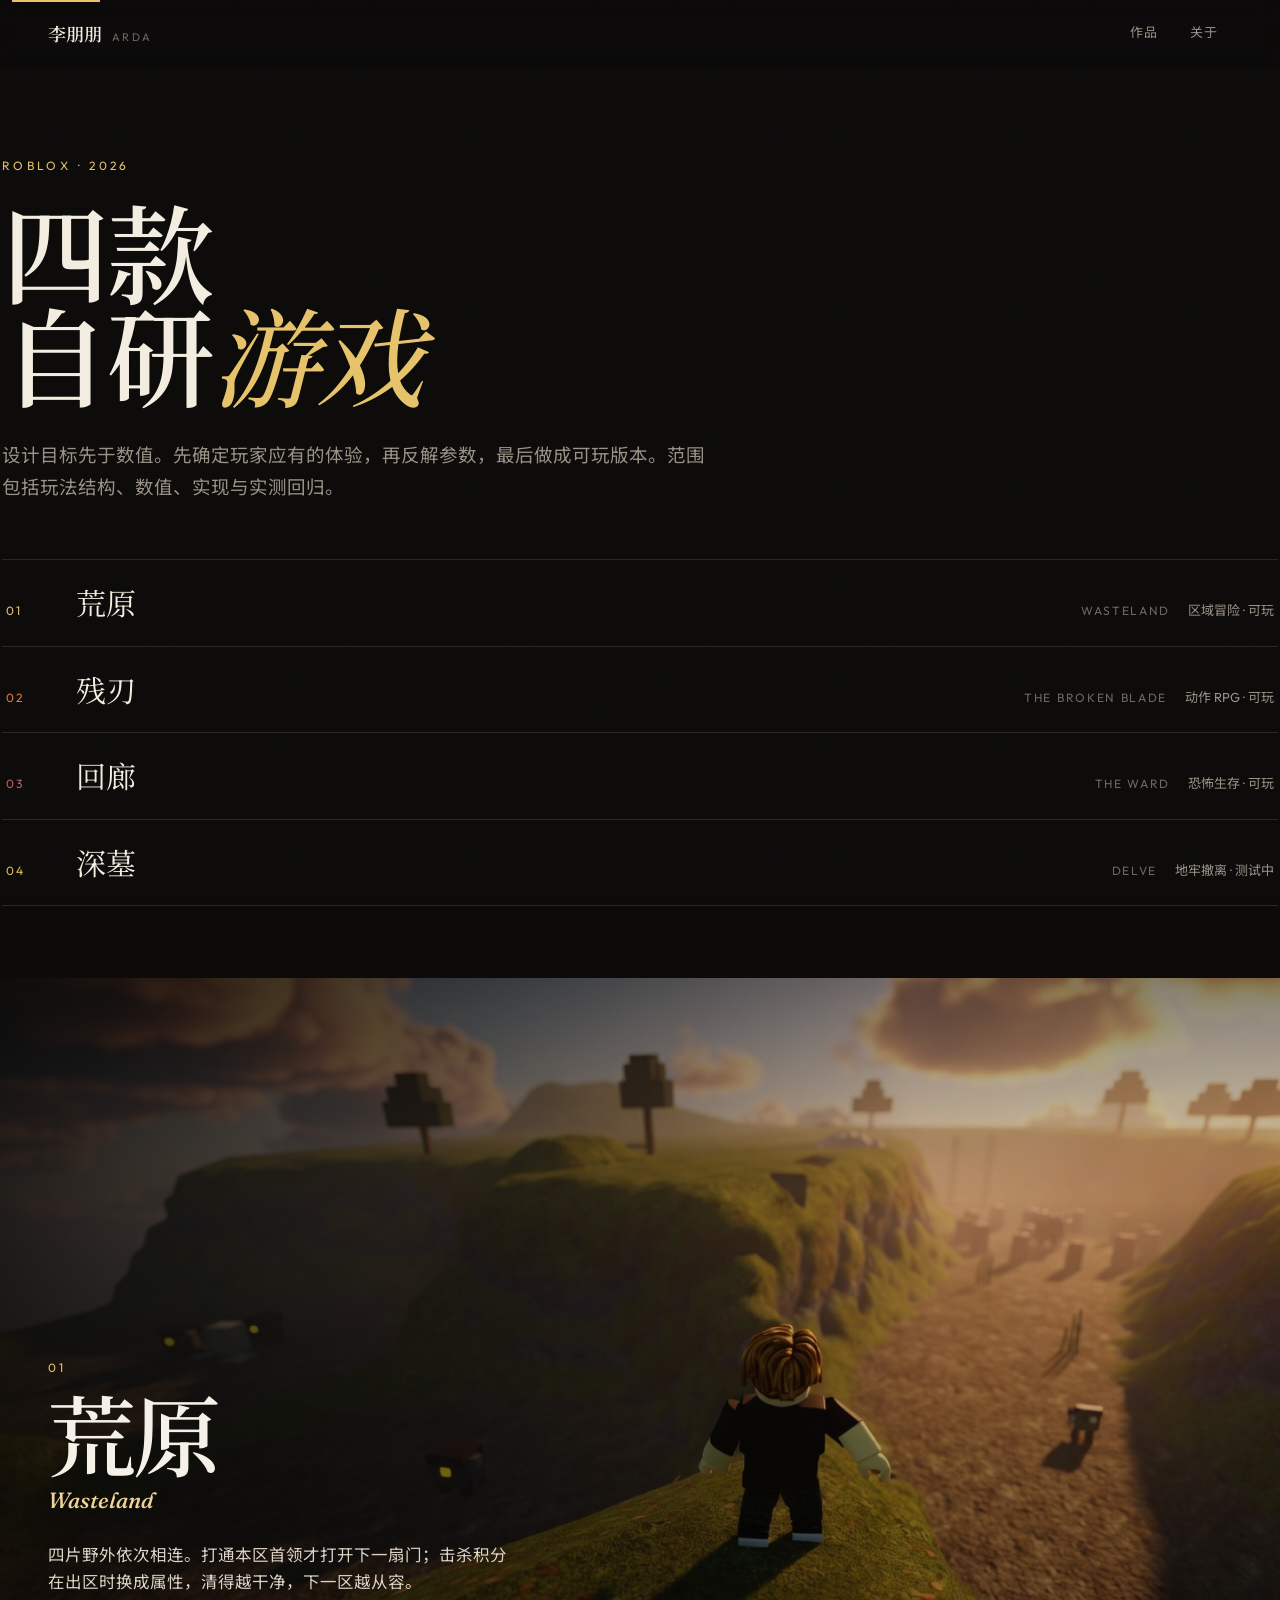
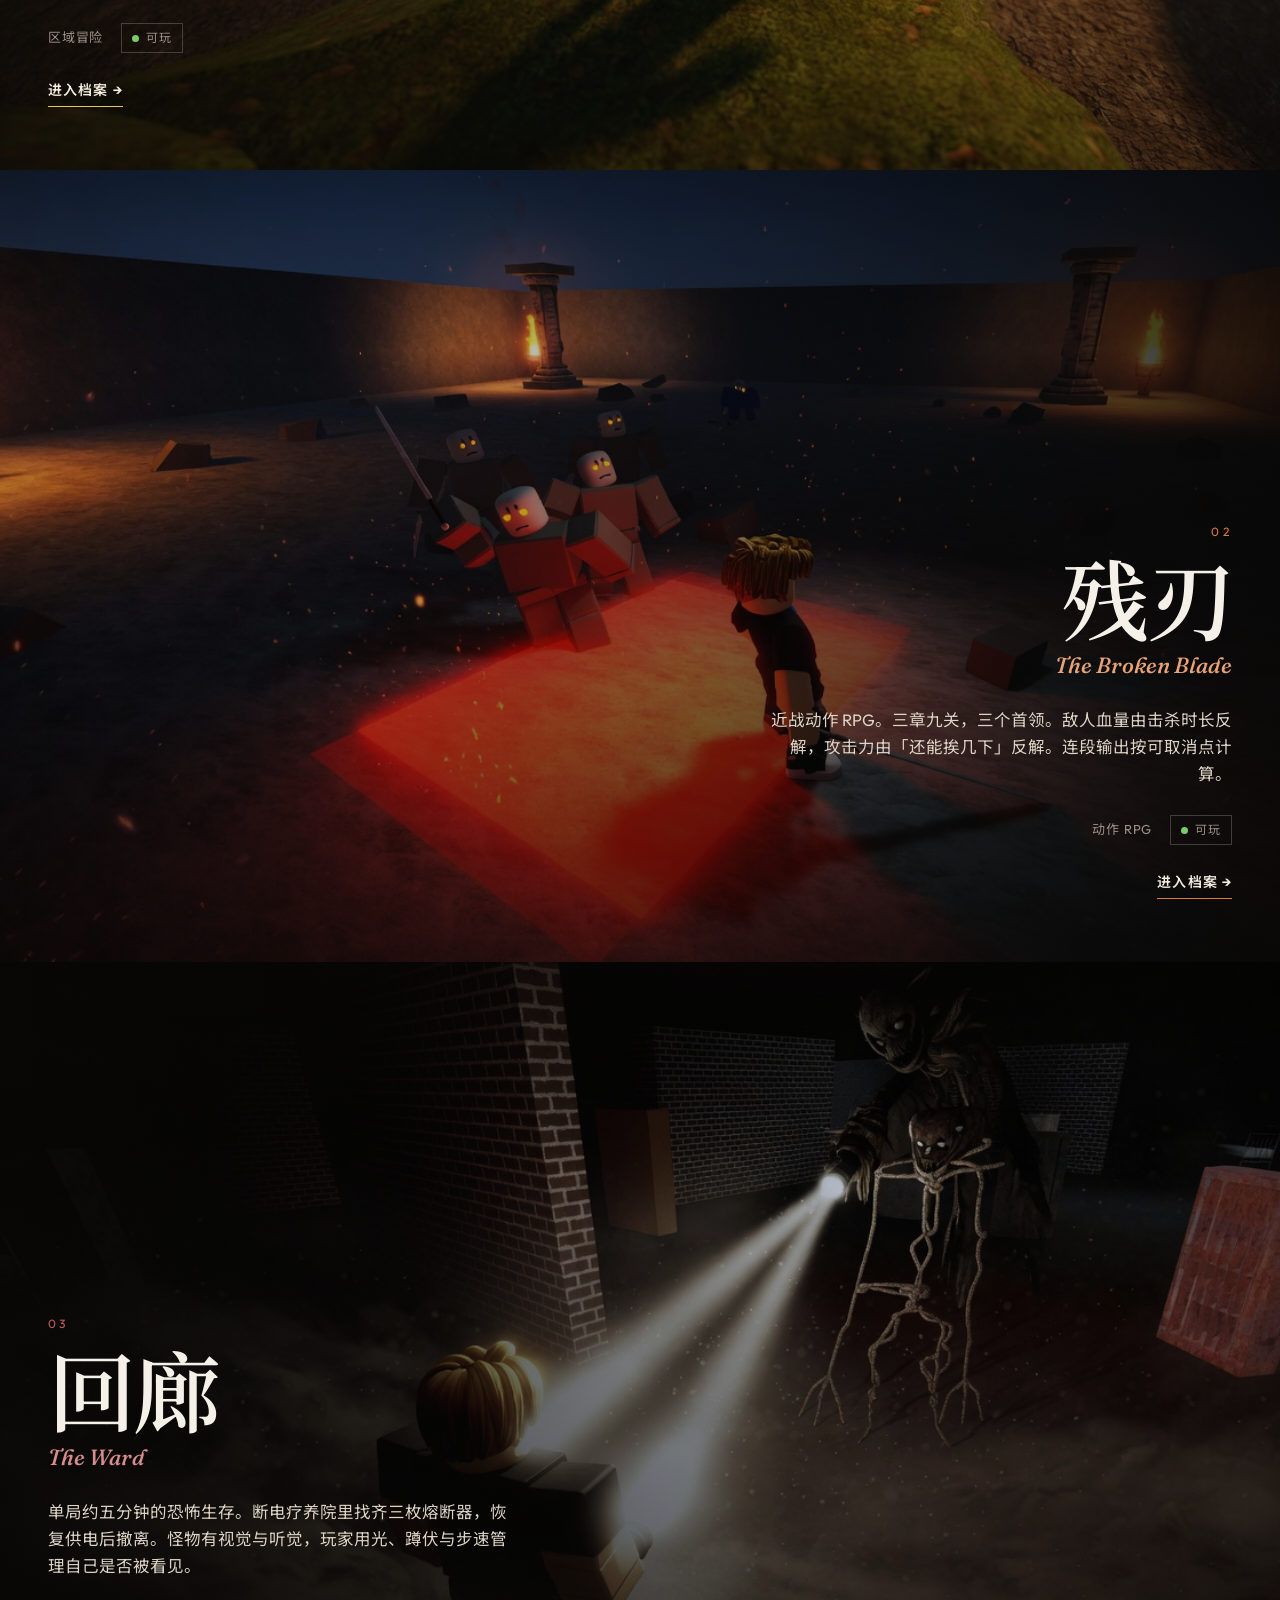
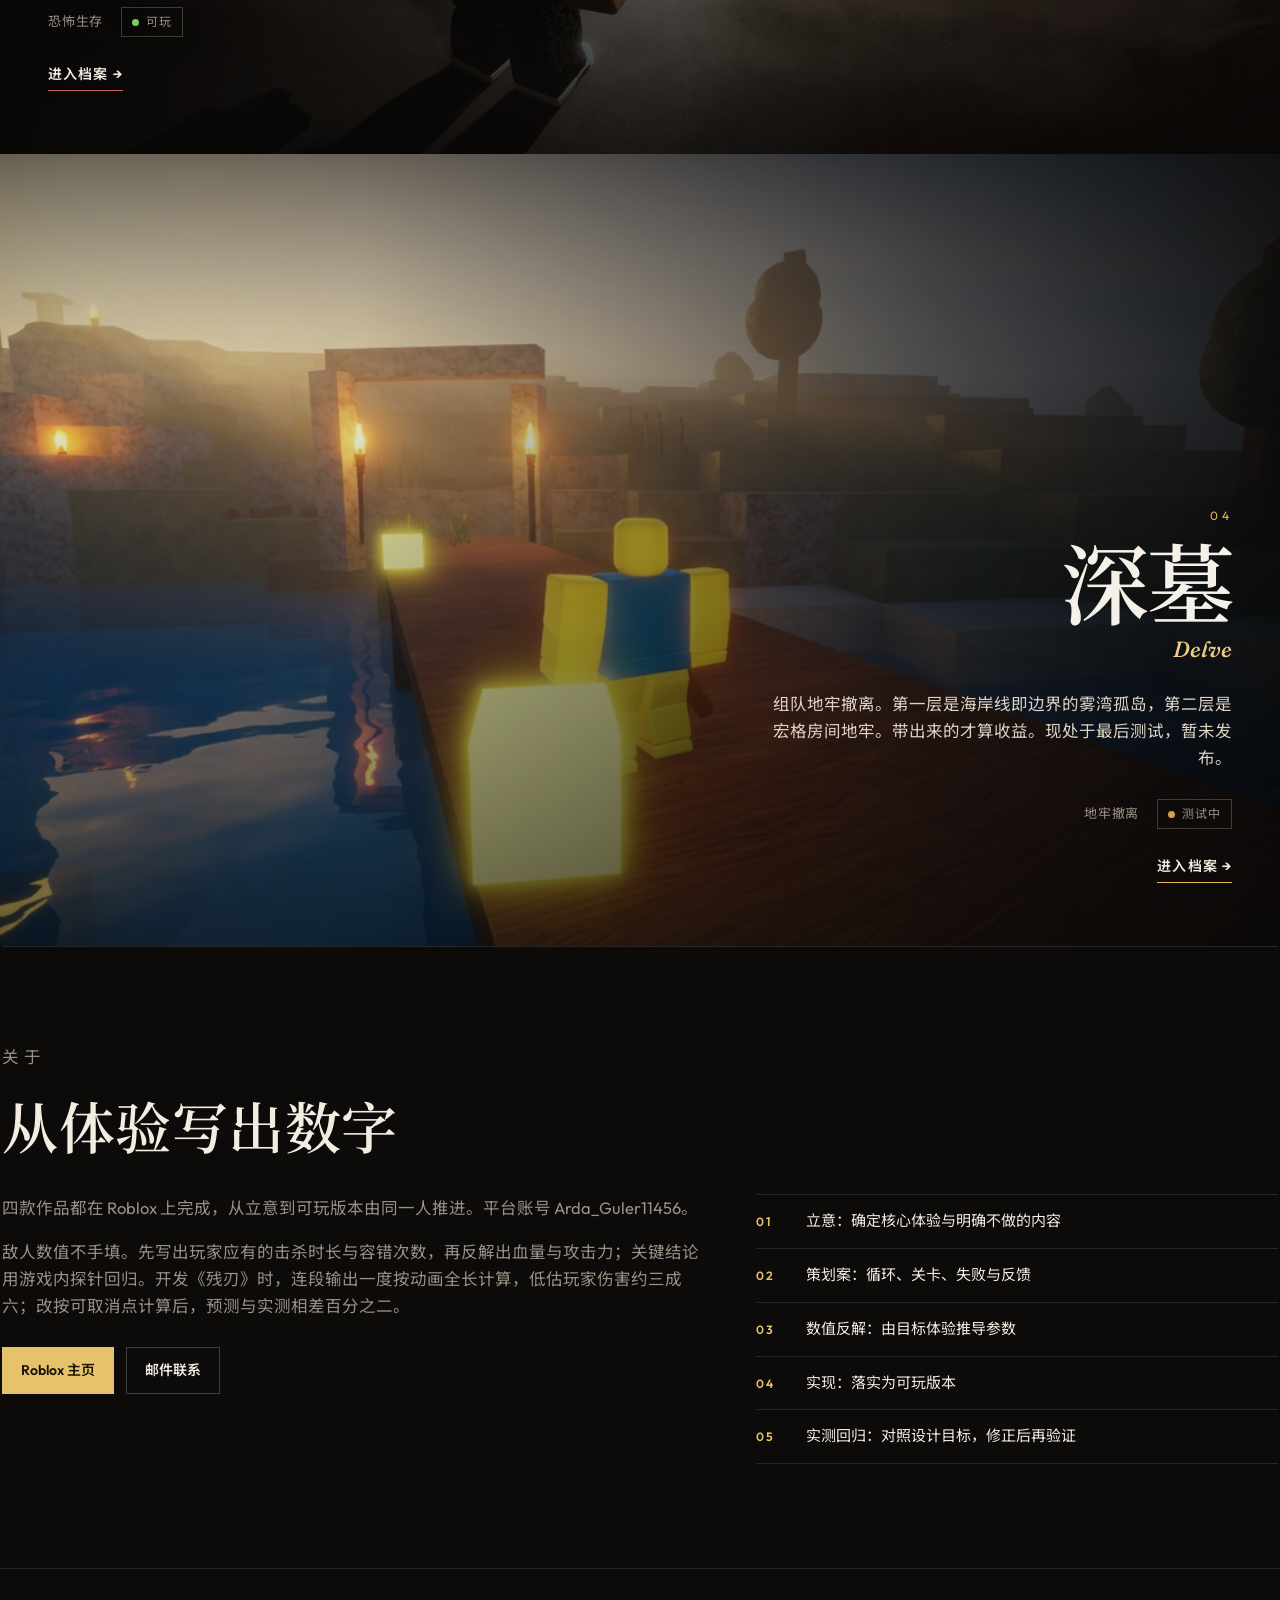
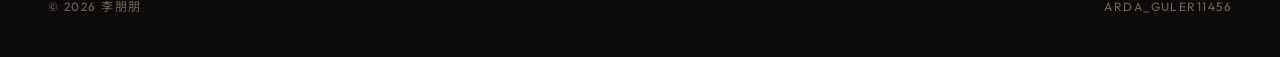
==== index.html @ 86ab89c6 "Add files via upload" ====
<!doctype html>
<html lang="zh-CN">
<head>
<meta charset="utf-8">
<meta name="viewport" content="width=device-width,initial-scale=1">
<title>李朋朋 · 游戏作品</title>
<meta name="description" content="四款自研 Roblox 游戏：荒原、残刃、回廊、深墓。设计目标先于数值，做到可玩版本。">
<meta name="theme-color" content="#0c0b0a">
<link rel="icon" href="favicon.svg" type="image/svg+xml">
<link rel="preconnect" href="https://fonts.googleapis.com">
<link rel="preconnect" href="https://fonts.gstatic.com" crossorigin>
<link href="https://fonts.googleapis.com/css2?family=Fraunces:ital,opsz,wght@0,9..144,500;0,9..144,600;1,9..144,500&family=Noto+Sans+SC:wght@400;500;600;700&family=Noto+Serif+SC:wght@500;600;700&family=Outfit:wght@400;500;600;700&display=swap" rel="stylesheet">
<link rel="stylesheet" href="css/site.css">
<script>document.documentElement.classList.add("js")</script>
</head>
<body>
<a class="skip" href="#main">跳到内容</a>
<div class="grain" aria-hidden="true"></div>

<header class="site-head">
  <a class="logo" href="#top">
    <span class="cn">李朋朋</span>
    <span class="en">Arda</span>
  </a>
  <nav class="site-nav">
    <a href="#works">作品</a>
    <a href="#about">关于</a>
  </nav>
</header>

<main id="main">
  <section class="intro wrap" id="top">
    <p class="kicker">Roblox · 2026</p>
    <h1>四款<br>自研<em>游戏</em></h1>
    <p class="lede">设计目标先于数值。先确定玩家应有的体验，再反解参数，最后做成可玩版本。范围包括玩法结构、数值、实现与实测回归。</p>
    <ol class="toc">
      <li><a href="#w-wasteland" style="--a:#e6c36a">
        <span class="no">01</span>
        <span class="ttl">荒原</span>
        <span class="en">Wasteland</span>
        <span class="genre">区域冒险 · 可玩</span>
      </a></li>
      <li><a href="#w-blade" style="--a:#e07a3a">
        <span class="no">02</span>
        <span class="ttl">残刃</span>
        <span class="en">The Broken Blade</span>
        <span class="genre">动作 RPG · 可玩</span>
      </a></li>
      <li><a href="#w-ward" style="--a:#c45c5c">
        <span class="no">03</span>
        <span class="ttl">回廊</span>
        <span class="en">The Ward</span>
        <span class="genre">恐怖生存 · 可玩</span>
      </a></li>
      <li><a href="#w-delve" style="--a:#e6b84d">
        <span class="no">04</span>
        <span class="ttl">深墓</span>
        <span class="en">Delve</span>
        <span class="genre">地牢撤离 · 测试中</span>
      </a></li>
    </ol>
  </section>

  <section id="works">
    <article class="world" id="w-wasteland" data-world="wasteland" data-side="left">
      <div class="shot"><img src="assets/art/wasteland-hero.jpg" alt="《荒原》：日落时分，角色站在草丘上眺望谷地"></div>
      <div class="veil" aria-hidden="true"></div>
      <div class="world-copy">
        <span class="no">01</span>
        <h2>荒原</h2>
        <span class="en">Wasteland</span>
        <p class="one">四片野外依次相连。打通本区首领才打开下一扇门；击杀积分在出区时换成属性，清得越干净，下一区越从容。</p>
        <div class="meta">
          <span>区域冒险</span>
          <span class="pill live"><i></i>可玩</span>
        </div>
        <a class="enter" href="games/wasteland.html">进入档案 →</a>
      </div>
    </article>

    <article class="world" id="w-blade" data-world="blade" data-side="right">
      <div class="shot"><img src="assets/art/blade-hero.jpg" alt="《残刃》：角色立于红色预警方框上，对面是一群腐骨兵"></div>
      <div class="veil" aria-hidden="true"></div>
      <div class="world-copy">
        <span class="no">02</span>
        <h2>残刃</h2>
        <span class="en">The Broken Blade</span>
        <p class="one">近战动作 RPG。三章九关，三个首领。敌人血量由击杀时长反解，攻击力由「还能挨几下」反解。连段输出按可取消点计算。</p>
        <div class="meta">
          <span>动作 RPG</span>
          <span class="pill live"><i></i>可玩</span>
        </div>
        <a class="enter" href="games/blade.html">进入档案 →</a>
      </div>
    </article>

    <article class="world" id="w-ward" data-world="ward" data-side="left">
      <div class="shot"><img src="assets/art/ward-hero.jpg" alt="《回廊》：手电光束打在黑暗病房里的绳缚怪物上"></div>
      <div class="veil" aria-hidden="true"></div>
      <div class="world-copy">
        <span class="no">03</span>
        <h2>回廊</h2>
        <span class="en">The Ward</span>
        <p class="one">单局约五分钟的恐怖生存。断电疗养院里找齐三枚熔断器，恢复供电后撤离。怪物有视觉与听觉，玩家用光、蹲伏与步速管理自己是否被看见。</p>
        <div class="meta">
          <span>恐怖生存</span>
          <span class="pill live"><i></i>可玩</span>
        </div>
        <a class="enter" href="games/ward.html">进入档案 →</a>
      </div>
    </article>

    <article class="world" id="w-delve" data-world="delve" data-side="right">
      <div class="shot"><img src="assets/art/delve-hero.jpg" alt="《深墓》：角色沿木栈桥走向雾中孤岛"></div>
      <div class="veil" aria-hidden="true"></div>
      <div class="world-copy">
        <span class="no">04</span>
        <h2>深墓</h2>
        <span class="en">Delve</span>
        <p class="one">组队地牢撤离。第一层是海岸线即边界的雾湾孤岛，第二层是宏格房间地牢。带出来的才算收益。现处于最后测试，暂未发布。</p>
        <div class="meta">
          <span>地牢撤离</span>
          <span class="pill wait"><i></i>测试中</span>
        </div>
        <a class="enter" href="games/delve.html">进入档案 →</a>
      </div>
    </article>
  </section>

  <section class="about wrap" id="about">
    <p class="kicker">关于</p>
    <h2 class="reveal">从体验写出数字</h2>
    <div class="about-grid">
      <div class="reveal">
        <p>四款作品都在 Roblox 上完成，从立意到可玩版本由同一人推进。平台账号 Arda_Guler11456。</p>
        <p>敌人数值不手填。先写出玩家应有的击杀时长与容错次数，再反解出血量与攻击力；关键结论用游戏内探针回归。开发《残刃》时，连段输出一度按动画全长计算，低估玩家伤害约三成六；改按可取消点计算后，预测与实测相差百分之二。</p>
        <div class="contact-row">
          <a class="btn solid" href="https://www.roblox.com/users/11404479191/profile" target="_blank" rel="noopener">Roblox 主页</a>
          <a class="btn" href="mailto:2200169208@qq.com">邮件联系</a>
        </div>
      </div>
      <ol class="method reveal">
        <li><b>01</b><span>立意：确定核心体验与明确不做的内容</span></li>
        <li><b>02</b><span>策划案：循环、关卡、失败与反馈</span></li>
        <li><b>03</b><span>数值反解：由目标体验推导参数</span></li>
        <li><b>04</b><span>实现：落实为可玩版本</span></li>
        <li><b>05</b><span>实测回归：对照设计目标，修正后再验证</span></li>
      </ol>
    </div>
  </section>
</main>

<footer class="site-foot">
  <span>© <span id="yr">2026</span> 李朋朋</span>
  <span><a href="https://www.roblox.com/users/11404479191/profile" target="_blank" rel="noopener">Arda_Guler11456</a></span>
</footer>

<script src="js/site.js"></script>
</body>
</html>
---- css/site.css ----
:root{
  --bg:#0c0b0a;
  --bg-2:#141210;
  --fg:#f3ece0;
  --muted:#9a9186;
  --faint:#6e675e;
  --line:rgba(243,236,224,.12);
  --line-strong:rgba(243,236,224,.22);
  --accent:#e6c36a;
  --serif:"Noto Serif SC","Songti SC","SimSun",Georgia,serif;
  --sans:"Outfit","Noto Sans SC","Segoe UI","PingFang SC","Microsoft YaHei",sans-serif;
  --display:"Fraunces","Noto Serif SC",Georgia,serif;
  --max:1180px;
  --pad:clamp(20px,4vw,48px);
}
[data-world="wasteland"]{--accent:#e6c36a;--accent-2:#9ecb6a}
[data-world="blade"]{--accent:#e07a3a;--accent-2:#f0c14a}
[data-world="ward"]{--accent:#c45c5c;--accent-2:#d4c4a8}
[data-world="delve"]{--accent:#e6b84d;--accent-2:#6db3c9}

*,*::before,*::after{box-sizing:border-box}
html{scroll-behavior:smooth;scroll-padding-top:72px;color-scheme:dark;background:var(--bg);max-width:100%}
body{
  margin:0;background:var(--bg);color:var(--fg);
  font-family:var(--sans);font-size:16px;line-height:1.65;
  -webkit-font-smoothing:antialiased;overflow-x:hidden;
  overflow-wrap:anywhere;max-width:100%;
}
img{display:block;max-width:100%;height:auto}
.world,.hero,.site-head,.intro,.about{max-width:100%}
a{color:inherit;text-decoration:none}
h1,h2,h3,h4{margin:0;font-family:var(--serif);font-weight:600;letter-spacing:.01em;line-height:1.18}
p{margin:0}
button,input{font:inherit}
::selection{background:var(--accent);color:#1a1408}
:focus-visible{outline:2px solid var(--accent);outline-offset:3px}

.skip{
  position:absolute;left:12px;top:-40px;z-index:100;
  background:var(--accent);color:#1a1408;padding:8px 12px;font-weight:600
}
.skip:focus{top:12px}

.grain{
  position:fixed;inset:0;pointer-events:none;z-index:40;opacity:.035;mix-blend-mode:overlay;
  background-image:url("data:image/svg+xml;utf8,<svg xmlns='http://www.w3.org/2000/svg' width='180' height='180'><filter id='n'><feTurbulence type='fractalNoise' baseFrequency='.85' numOctets='4' numOctaves='4' stitchTiles='stitch'/></filter><rect width='100%' height='100%' filter='url(%23n)'/></svg>");
}

.wrap{
  width:min(100%, calc(var(--max) + 2 * var(--pad)));
  padding-inline:var(--pad);
  margin-inline:auto;
}

/* ---------- header ---------- */
.site-head{
  position:sticky;top:0;z-index:50;
  display:flex;align-items:center;justify-content:space-between;gap:16px;
  width:100%;padding:0 var(--pad);height:68px;
  background:rgba(12,11,10,.42);
  backdrop-filter:blur(10px) saturate(1.15);
  border-bottom:1px solid transparent;
  transition:background .35s,border-color .35s
}
.site-head.stuck{
  background:rgba(12,11,10,.82);
  border-bottom-color:var(--line)
}
.logo{display:flex;align-items:baseline;gap:10px;min-width:0}
.logo .cn{font-family:var(--serif);font-size:18px;font-weight:600}
.logo .en{
  font-family:var(--sans);font-size:11px;letter-spacing:.22em;text-transform:uppercase;
  color:var(--faint)
}
.site-nav{display:flex;gap:4px;flex-shrink:0}
.site-nav a{
  padding:8px 14px;font-size:13px;letter-spacing:.08em;color:var(--muted);
  border-bottom:1px solid transparent;transition:color .2s,border-color .2s
}
.site-nav a:hover,.site-nav a.on{color:var(--fg);border-bottom-color:var(--accent)}

/* ---------- intro ---------- */
.intro{padding:88px 0 72px;position:relative}
.kicker{
  font-size:12px;letter-spacing:.28em;text-transform:uppercase;color:var(--accent);
  margin:0 0 22px
}
.intro h1{
  font-size:clamp(42px,8.4vw,108px);letter-spacing:-.03em;line-height:.96;
  font-weight:600
}
.intro h1 em{font-style:italic;font-family:var(--display);color:var(--accent);font-weight:500}
.lede{
  margin-top:28px;max-width:min(38em,100%);color:var(--muted);font-size:clamp(16px,1.6vw,18.5px);
  line-height:1.7
}
.toc{list-style:none;margin:56px 0 0;padding:0;border-top:1px solid var(--line)}
.toc a{
  display:grid;grid-template-columns:52px 1fr auto auto;gap:18px;align-items:baseline;
  padding:18px 4px;border-bottom:1px solid var(--line);
  transition:padding .35s cubic-bezier(.16,1,.3,1),background .3s
}
.toc a:hover{padding-left:14px;background:linear-gradient(90deg,color-mix(in srgb,var(--a,#e6c36a) 10%,transparent),transparent)}
.toc .no{font-size:12px;letter-spacing:.18em;color:var(--a,#e6c36a)}
.toc .ttl{font-family:var(--serif);font-size:clamp(22px,2.6vw,30px)}
.toc .en{font-size:12px;letter-spacing:.14em;text-transform:uppercase;color:var(--faint)}
.toc .genre{font-size:13px;color:var(--muted)}
@media(max-width:720px){
  .toc a{grid-template-columns:40px 1fr;gap:10px 16px}
  .toc .en,.toc .genre{grid-column:2}
}

/* ---------- world posters ---------- */
.world{
  position:relative;min-height:min(88vh,920px);color:#f6f1e8;isolation:isolate;
  display:flex;align-items:flex-end
}
.world .shot{
  position:absolute;inset:0;z-index:0;overflow:hidden
}
.world .shot img{
  width:100%;height:100%;object-fit:cover;transform:scale(1.04);
  transition:transform 1.6s cubic-bezier(.16,1,.3,1);filter:saturate(1.05)
}
.world:hover .shot img{transform:scale(1.1)}
.world .veil{
  position:absolute;inset:0;z-index:1;pointer-events:none;
  background:
    linear-gradient(90deg,rgba(8,7,6,.82) 0%,rgba(8,7,6,.38) 42%,rgba(8,7,6,.08) 72%),
    linear-gradient(180deg,rgba(8,7,6,.45) 0%,transparent 28%,rgba(8,7,6,.55) 100%)
}
.world[data-side="right"] .veil{
  background:
    linear-gradient(270deg,rgba(8,7,6,.84) 0%,rgba(8,7,6,.38) 42%,rgba(8,7,6,.08) 72%),
    linear-gradient(180deg,rgba(8,7,6,.45) 0%,transparent 28%,rgba(8,7,6,.55) 100%)
}
.world-copy{
  position:relative;z-index:2;padding:clamp(32px,6vh,72px) var(--pad) clamp(40px,7vh,80px);
  width:min(560px,100%);
}
.world[data-side="right"] .world-copy{margin-left:auto;text-align:right}
.world .no{
  display:block;font-size:12px;letter-spacing:.28em;color:var(--accent);margin-bottom:14px
}
.world h2{font-size:clamp(44px,7vw,88px);letter-spacing:-.03em;line-height:.92}
.world .en{
  display:block;margin-top:10px;font-family:var(--display);font-style:italic;
  font-size:clamp(16px,2vw,22px);color:color-mix(in srgb,var(--accent) 70%,#fff);font-weight:500
}
.world .one{margin-top:22px;font-size:16.5px;line-height:1.65;color:#ddd4c6;max-width:34em}
.world[data-side="right"] .one{margin-left:auto}
.world .meta{
  display:flex;flex-wrap:wrap;gap:10px 18px;align-items:center;margin-top:28px;
  font-size:13px;letter-spacing:.06em;color:var(--muted)
}
.world[data-side="right"] .meta{justify-content:flex-end}
.pill{
  display:inline-flex;align-items:center;gap:7px;
  border:1px solid var(--line-strong);padding:4px 10px;font-size:12px;letter-spacing:.08em
}
.pill i{width:7px;height:7px;border-radius:50%;background:var(--accent);display:block}
.pill.live i{background:#7dca6a}
.pill.wait i{background:#d4a24a}
.enter{
  display:inline-flex;align-items:center;gap:10px;margin-top:26px;
  font-size:14px;font-weight:600;letter-spacing:.08em;
  border-bottom:1px solid var(--accent);padding-bottom:4px;color:var(--fg)
}
.world[data-side="right"] .enter{flex-direction:row-reverse}
.enter:hover{gap:14px;transition:gap .25s}

/* ---------- about ---------- */
.about{padding:96px 0 40px;border-top:1px solid var(--line)}
.about h2{font-size:clamp(32px,5vw,56px);margin-bottom:8px}
.about-grid{display:grid;grid-template-columns:1.15fr .85fr;gap:48px;margin-top:36px;align-items:start}
.about p{color:var(--muted);font-size:16.5px}
.about p + p{margin-top:16px}
.method{list-style:none;margin:0;padding:0;border-top:1px solid var(--line)}
.method li{
  display:grid;grid-template-columns:36px 1fr;gap:14px;padding:14px 0;
  border-bottom:1px solid var(--line);font-size:15px
}
.method b{color:var(--accent);font-weight:600;font-size:12px;letter-spacing:.12em;padding-top:3px}
.contact-row{display:flex;flex-wrap:wrap;gap:12px;margin-top:28px}
.btn{
  display:inline-flex;align-items:center;gap:8px;
  padding:11px 18px;border:1px solid var(--line-strong);font-size:14px;font-weight:600;
  transition:background .2s,border-color .2s,color .2s
}
.btn:hover{background:var(--fg);color:var(--bg);border-color:var(--fg)}
.btn.solid{background:var(--accent);color:#1a1408;border-color:var(--accent)}
.btn.solid:hover{filter:brightness(1.08);background:var(--accent);color:#1a1408}
.btn.ghost{opacity:.62;pointer-events:none;cursor:default}

footer.site-foot{
  padding:28px var(--pad) 40px;margin-top:64px;border-top:1px solid var(--line);
  display:flex;justify-content:space-between;gap:16px;flex-wrap:wrap;
  font-size:12px;letter-spacing:.12em;text-transform:uppercase;color:var(--faint)
}
footer.site-foot a:hover{color:var(--fg)}

/* ---------- detail hero ---------- */
.hero{
  position:relative;min-height:min(78vh,820px);display:flex;align-items:flex-end;isolation:isolate
}
.hero .shot{position:absolute;inset:0;z-index:0}
.hero .shot img{width:100%;height:100%;object-fit:cover}
.hero .veil{
  position:absolute;inset:0;z-index:1;
  background:
    linear-gradient(180deg,rgba(12,11,10,.55) 0%,transparent 28%,rgba(12,11,10,.82) 100%),
    linear-gradient(90deg,rgba(12,11,10,.45),transparent 55%)
}
.hero-copy{
  position:relative;z-index:2;
  width:min(100%, calc(var(--max) + 2 * var(--pad)));
  padding:0 var(--pad) 56px;margin-inline:auto
}
.hero-copy .no{font-size:12px;letter-spacing:.28em;color:var(--accent)}
.hero-copy h1{font-size:clamp(48px,8vw,104px);letter-spacing:-.03em;margin-top:8px;line-height:.92}
.hero-copy .en{
  font-family:var(--display);font-style:italic;font-size:clamp(18px,2.2vw,26px);
  color:color-mix(in srgb,var(--accent) 75%,#fff);margin-top:8px;font-weight:500
}
.hero-copy .lede{margin-top:18px;max-width:40em;color:#ddd4c6;font-size:17px}
.hero-actions{display:flex;flex-wrap:wrap;gap:12px;margin-top:26px;align-items:center}

/* ---------- dossier ---------- */
.dossier{padding:72px 0 40px}
.dossier-grid{display:grid;grid-template-columns:1.2fr .8fr;gap:48px;align-items:start}
.dossier-grid > *{min-width:0}
.pitch{font-family:var(--serif);font-size:clamp(20px,2.2vw,26px);line-height:1.55}
.body-copy{margin-top:18px;color:var(--muted);font-size:16px}
.body-copy + .body-copy{margin-top:14px}
.specs{display:grid;grid-template-columns:1fr 1fr;border:1px solid var(--line)}
.specs div{padding:14px 16px;border-right:1px solid var(--line);border-bottom:1px solid var(--line)}
.specs div:nth-child(2n){border-right:0}
.specs dt{font-size:11px;letter-spacing:.16em;text-transform:uppercase;color:var(--faint)}
.specs dd{margin:6px 0 0;font-size:16px;font-weight:600}

.block{margin-top:64px}
.block h3{
  font-family:var(--sans);font-size:12px;letter-spacing:.22em;text-transform:uppercase;
  color:var(--accent);font-weight:600;margin-bottom:18px
}

.loop{list-style:none;margin:0;padding:0;display:grid;grid-template-columns:repeat(4,1fr);counter-reset:lp}
.loop li{
  padding:20px 18px 22px;border:1px solid var(--line);border-right:0;position:relative
}
.loop li:last-child{border-right:1px solid var(--line)}
.loop li::before{
  counter-increment:lp;content:counter(lp,decimal-leading-zero);
  display:block;font-size:11px;letter-spacing:.16em;color:var(--accent);margin-bottom:10px
}
.loop b{display:block;font-family:var(--serif);font-size:18px;font-weight:600;margin-bottom:6px}
.loop span{display:block;color:var(--muted);font-size:14px;line-height:1.55}

.pillars{display:grid;grid-template-columns:repeat(3,1fr);gap:22px}
.pillar{border-top:1px solid var(--accent);padding-top:16px}
.pillar h4{font-size:18px;margin-bottom:8px}
.pillar p{color:var(--muted);font-size:14.5px}

.cuts{list-style:none;margin:0;padding:0;border-top:1px solid var(--line)}
.cuts li{padding:16px 0;border-bottom:1px solid var(--line);display:grid;grid-template-columns:120px 1fr;gap:20px}
.cuts b{font-size:14px;color:var(--fg)}
.cuts span{color:var(--muted);font-size:14.5px}

.stills,.shots{display:grid;grid-template-columns:repeat(3,1fr);gap:10px}
.stills{grid-template-columns:1.4fr 1fr}
.stills.three{grid-template-columns:1.3fr 1fr 1fr}
.frame{
  position:relative;overflow:hidden;background:var(--bg-2);aspect-ratio:16/9;cursor:zoom-in;
  border:1px solid var(--line)
}
.frame img{width:100%;height:100%;object-fit:cover;transition:transform .7s cubic-bezier(.16,1,.3,1)}
.frame:hover img{transform:scale(1.05)}
.frame figcaption{
  position:absolute;left:0;right:0;bottom:0;padding:10px 12px;
  font-size:11px;letter-spacing:.08em;color:#f3ece0;
  background:linear-gradient(transparent,rgba(0,0,0,.65))
}
.note{margin-top:10px;font-size:13px;color:var(--faint)}

.pager{
  display:flex;justify-content:space-between;gap:16px;margin-top:72px;
  padding-top:28px;border-top:1px solid var(--line)
}
.pager a{display:flex;flex-direction:column;gap:4px;color:var(--muted);font-size:13px}
.pager a:last-child{text-align:right;margin-left:auto}
.pager a strong{font-family:var(--serif);font-size:22px;color:var(--fg);font-weight:600}
.pager a:hover strong{color:var(--accent)}

/* ---------- lightbox ---------- */
.lb{
  position:fixed;inset:0;z-index:80;background:rgba(6,5,4,.92);
  display:none;align-items:center;justify-content:center;padding:28px
}
.lb.open{display:flex}
.lb img{max-width:min(1200px,92vw);max-height:86vh;box-shadow:0 30px 80px rgba(0,0,0,.5)}
.lb .cap{position:absolute;bottom:18px;left:0;right:0;text-align:center;color:var(--muted);font-size:13px}
.lb .x,.lb .arr{
  position:absolute;background:transparent;border:1px solid var(--line-strong);color:var(--fg);
  width:42px;height:42px;cursor:pointer
}
.lb .x{top:18px;right:18px;font-size:20px}
.lb .arr{top:50%;transform:translateY(-50%);font-size:22px}
.lb .prev{left:18px}
.lb .next{right:18px}
.lb .x:hover,.lb .arr:hover{background:var(--fg);color:var(--bg)}

/* ---------- reveal ---------- */
.js .reveal{opacity:0;transform:translateY(22px);transition:opacity .8s cubic-bezier(.16,1,.3,1),transform .8s cubic-bezier(.16,1,.3,1)}
.js .reveal.in{opacity:1;transform:none}

@media(max-width:900px){
  .about-grid,.dossier-grid{grid-template-columns:1fr;gap:28px}
  .loop{grid-template-columns:1fr 1fr}
  .loop li:nth-child(2n){border-right:1px solid var(--line)}
  .pillars{grid-template-columns:1fr}
  .stills,.stills.three,.shots{grid-template-columns:1fr}
  .world[data-side="right"] .world-copy{margin-left:0;text-align:left}
  .world[data-side="right"] .one{margin-left:0}
  .world[data-side="right"] .meta{justify-content:flex-start}
  .world[data-side="right"] .enter{flex-direction:row}
  .world[data-side="right"] .veil,.world .veil{
    background:
      linear-gradient(180deg,rgba(8,7,6,.15) 0%,rgba(8,7,6,.2) 40%,rgba(8,7,6,.82) 100%)
  }
  .cuts li{grid-template-columns:1fr;gap:6px}
}
@media(max-width:560px){
  :root{--pad:16px}
  .intro{padding-top:48px}
  .loop{grid-template-columns:1fr}
  .loop li{border-right:1px solid var(--line)}
  .site-head{gap:6px;padding:0 12px;height:52px}
  .logo .en{display:none}
  .site-nav a{padding:7px 8px;font-size:13px}
  .specs{grid-template-columns:1fr}
  .specs div{border-right:0}
  .world{min-height:min(82vh,680px)}
  .hero{min-height:min(72vh,640px)}
  .hero-copy{padding-bottom:36px}
  .hero-copy .lede,.world .one,.pitch{font-size:15.5px}
}
@media (prefers-reduced-motion:reduce){
  *{animation:none !important;transition-duration:.01ms !important}
  .reveal{opacity:1;transform:none}
  html{scroll-behavior:auto}
  .world .shot img,.frame img{transform:none !important}
}
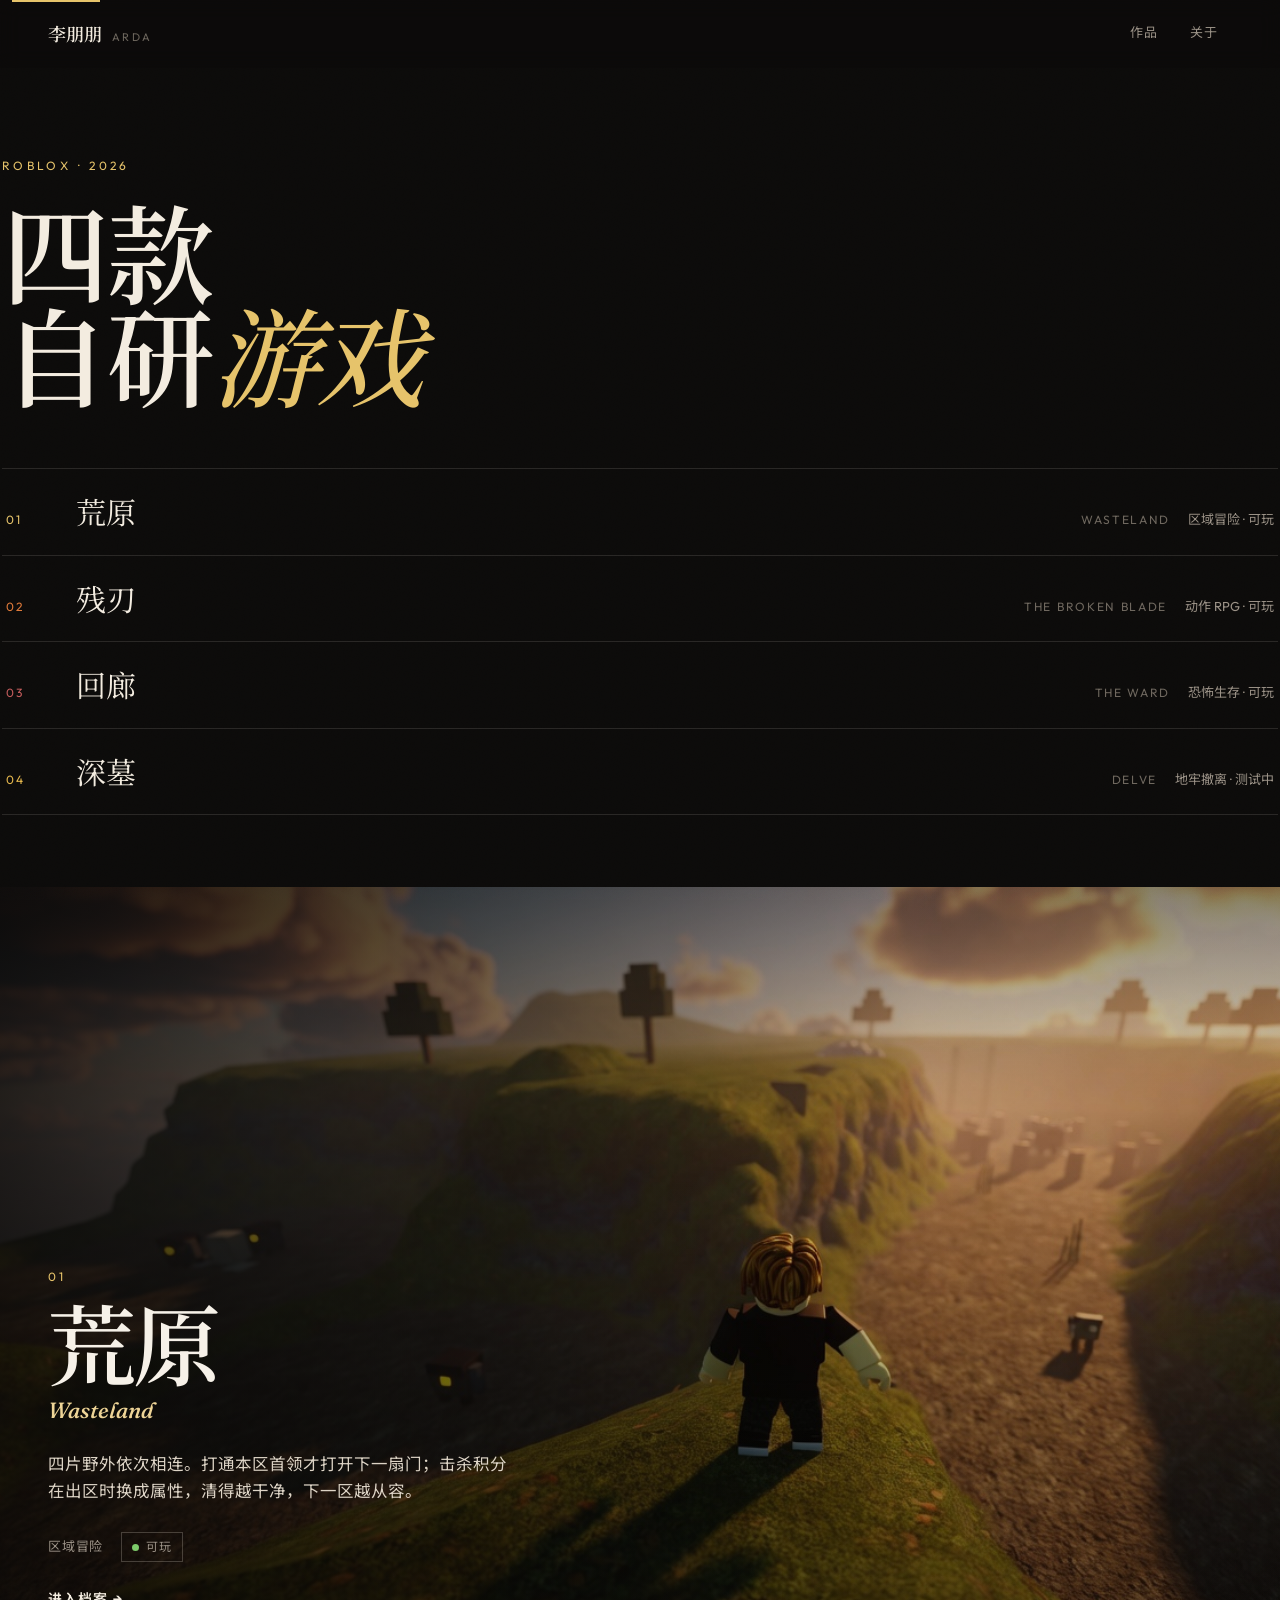
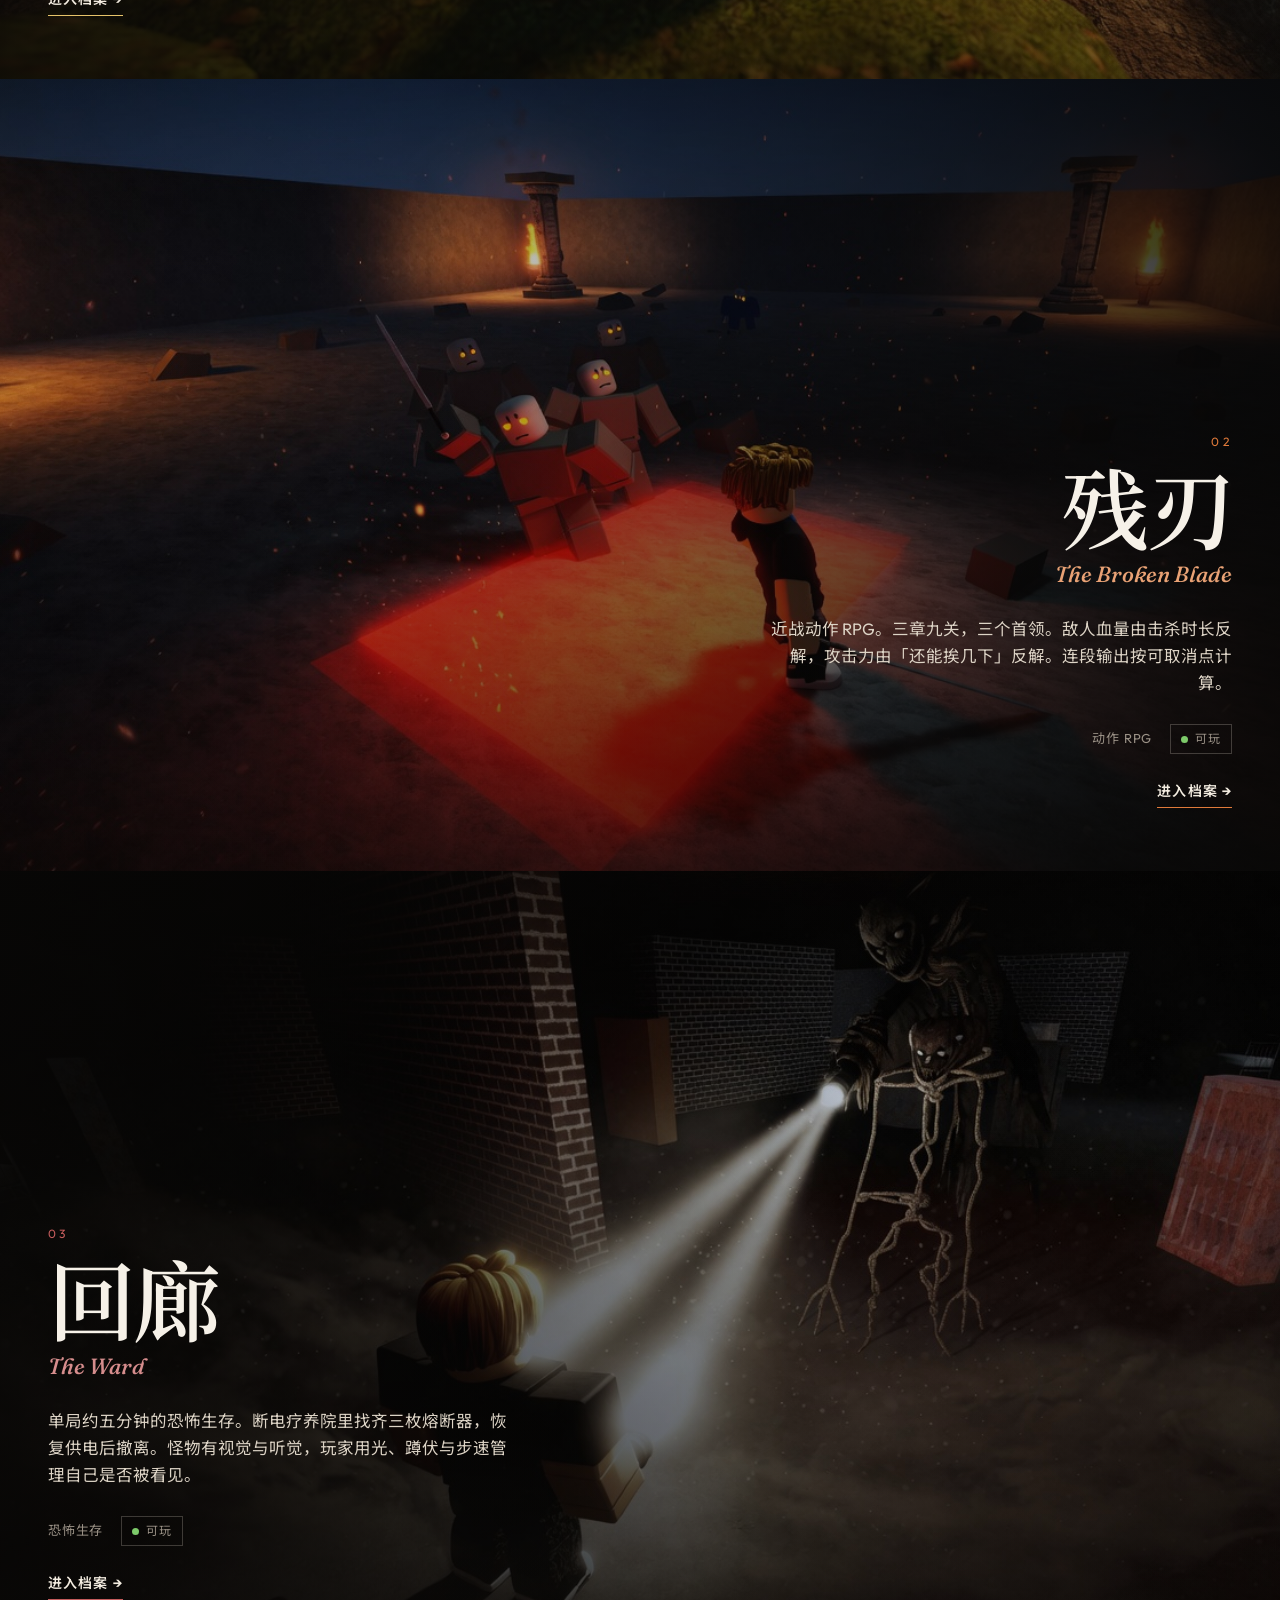
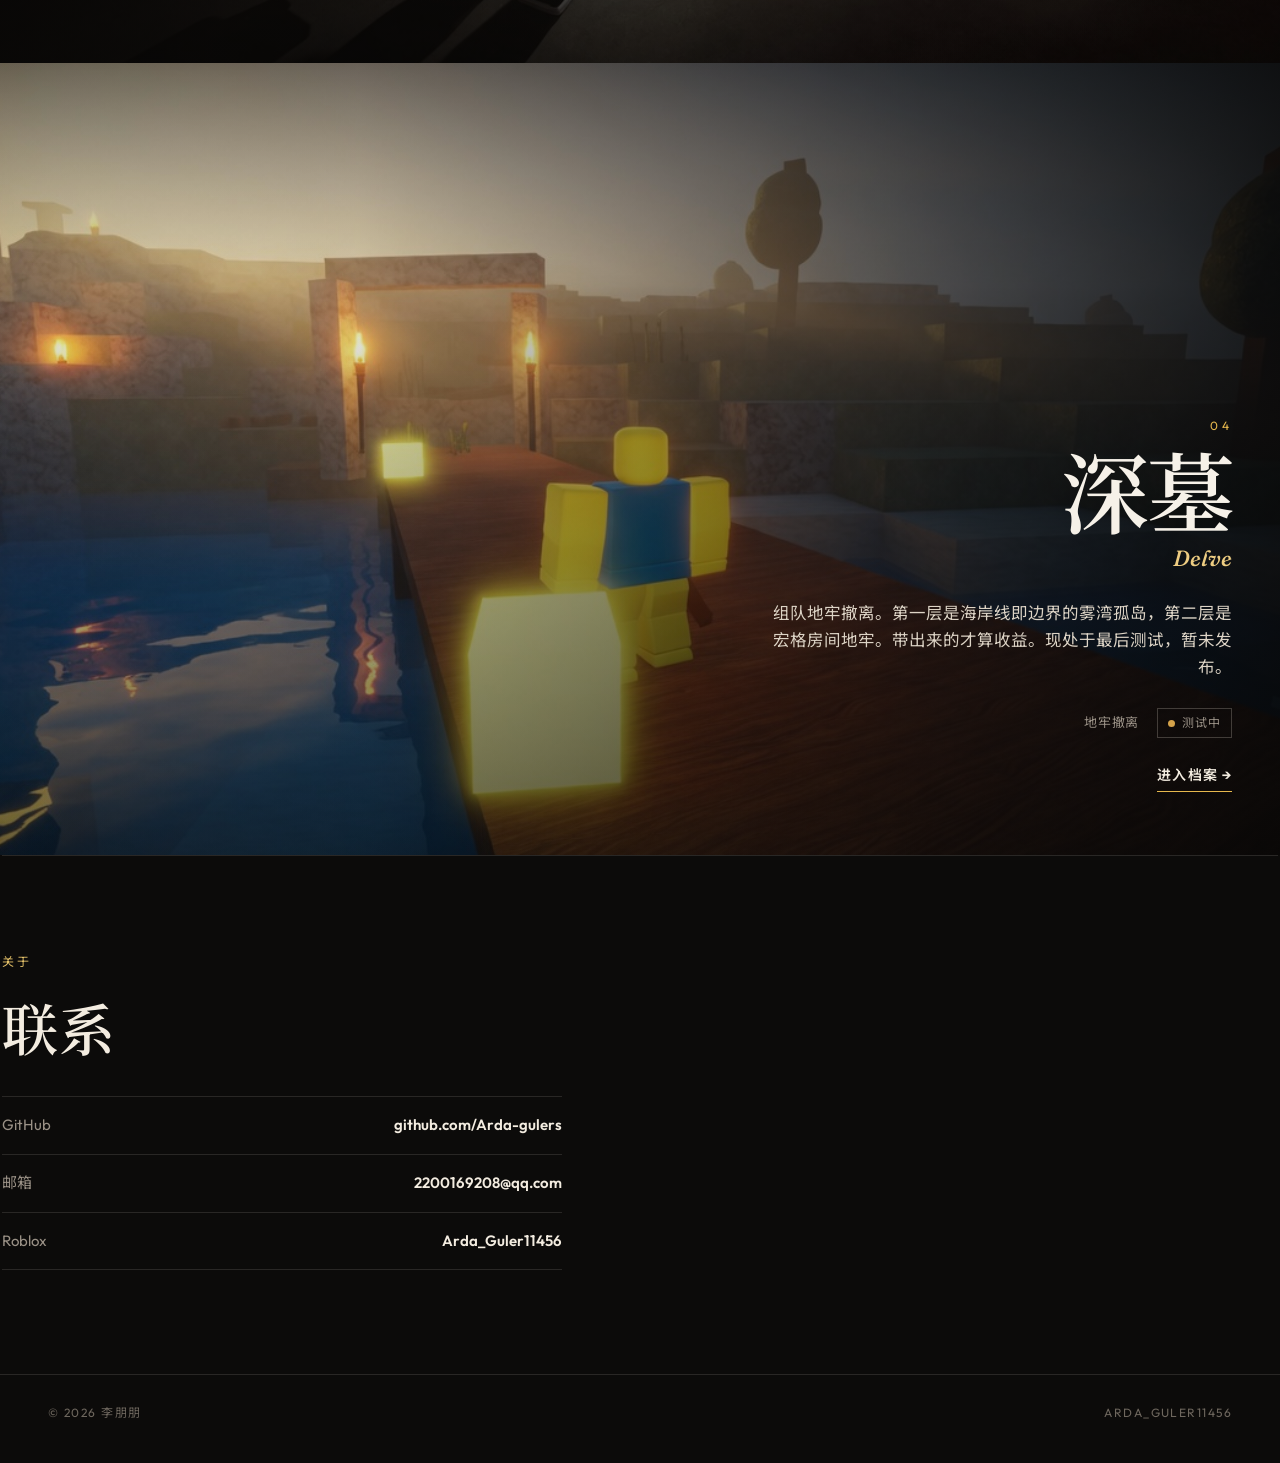
==== commit 42990647: "Add files via upload" ====
--- a/index.html
+++ b/index.html
@@ -4,7 +4,7 @@
 <meta charset="utf-8">
 <meta name="viewport" content="width=device-width,initial-scale=1">
 <title>李朋朋 · 游戏作品</title>
-<meta name="description" content="四款自研 Roblox 游戏：荒原、残刃、回廊、深墓。设计目标先于数值，做到可玩版本。">
+<meta name="description" content="四款自研 Roblox 游戏：荒原、残刃、回廊、深墓。">
 <meta name="theme-color" content="#0c0b0a">
 <link rel="icon" href="favicon.svg" type="image/svg+xml">
 <link rel="preconnect" href="https://fonts.googleapis.com">
@@ -32,7 +32,6 @@
   <section class="intro wrap" id="top">
     <p class="kicker">Roblox · 2026</p>
     <h1>四款<br>自研<em>游戏</em></h1>
-    <p class="lede">设计目标先于数值。先确定玩家应有的体验，再反解参数，最后做成可玩版本。范围包括玩法结构、数值、实现与实测回归。</p>
     <ol class="toc">
       <li><a href="#w-wasteland" style="--a:#e6c36a">
         <span class="no">01</span>
@@ -129,24 +128,12 @@
 
   <section class="about wrap" id="about">
     <p class="kicker">关于</p>
-    <h2 class="reveal">从体验写出数字</h2>
-    <div class="about-grid">
-      <div class="reveal">
-        <p>四款作品都在 Roblox 上完成，从立意到可玩版本由同一人推进。平台账号 Arda_Guler11456。</p>
-        <p>敌人数值不手填。先写出玩家应有的击杀时长与容错次数，再反解出血量与攻击力；关键结论用游戏内探针回归。开发《残刃》时，连段输出一度按动画全长计算，低估玩家伤害约三成六；改按可取消点计算后，预测与实测相差百分之二。</p>
-        <div class="contact-row">
-          <a class="btn solid" href="https://www.roblox.com/users/11404479191/profile" target="_blank" rel="noopener">Roblox 主页</a>
-          <a class="btn" href="mailto:2200169208@qq.com">邮件联系</a>
-        </div>
-      </div>
-      <ol class="method reveal">
-        <li><b>01</b><span>立意：确定核心体验与明确不做的内容</span></li>
-        <li><b>02</b><span>策划案：循环、关卡、失败与反馈</span></li>
-        <li><b>03</b><span>数值反解：由目标体验推导参数</span></li>
-        <li><b>04</b><span>实现：落实为可玩版本</span></li>
-        <li><b>05</b><span>实测回归：对照设计目标，修正后再验证</span></li>
-      </ol>
-    </div>
+    <h2 class="reveal">联系</h2>
+    <ul class="contact-list reveal">
+      <li><a href="https://github.com/Arda-gulers" target="_blank" rel="noopener"><span>GitHub</span><b>github.com/Arda-gulers</b></a></li>
+      <li><a href="mailto:2200169208@qq.com"><span>邮箱</span><b>2200169208@qq.com</b></a></li>
+      <li><a href="https://www.roblox.com/users/11404479191/profile" target="_blank" rel="noopener"><span>Roblox</span><b>Arda_Guler11456</b></a></li>
+    </ul>
   </section>
 </main>
 
--- a/css/site.css
+++ b/css/site.css
@@ -172,15 +172,14 @@
 /* ---------- about ---------- */
 .about{padding:96px 0 40px;border-top:1px solid var(--line)}
 .about h2{font-size:clamp(32px,5vw,56px);margin-bottom:8px}
-.about-grid{display:grid;grid-template-columns:1.15fr .85fr;gap:48px;margin-top:36px;align-items:start}
-.about p{color:var(--muted);font-size:16.5px}
-.about p + p{margin-top:16px}
-.method{list-style:none;margin:0;padding:0;border-top:1px solid var(--line)}
-.method li{
-  display:grid;grid-template-columns:36px 1fr;gap:14px;padding:14px 0;
-  border-bottom:1px solid var(--line);font-size:15px
-}
-.method b{color:var(--accent);font-weight:600;font-size:12px;letter-spacing:.12em;padding-top:3px}
+.contact-list{list-style:none;margin:36px 0 0;padding:0;max-width:560px;border-top:1px solid var(--line)}
+.contact-list a{
+  display:flex;justify-content:space-between;align-items:baseline;gap:16px;
+  padding:16px 0;border-bottom:1px solid var(--line);font-size:15px
+}
+.contact-list span{color:var(--muted)}
+.contact-list b{font-weight:600;font-size:15px}
+.contact-list a:hover b{color:var(--accent)}
 .contact-row{display:flex;flex-wrap:wrap;gap:12px;margin-top:28px}
 .btn{
   display:inline-flex;align-items:center;gap:8px;
@@ -261,11 +260,6 @@
 .pillar h4{font-size:18px;margin-bottom:8px}
 .pillar p{color:var(--muted);font-size:14.5px}
 
-.cuts{list-style:none;margin:0;padding:0;border-top:1px solid var(--line)}
-.cuts li{padding:16px 0;border-bottom:1px solid var(--line);display:grid;grid-template-columns:120px 1fr;gap:20px}
-.cuts b{font-size:14px;color:var(--fg)}
-.cuts span{color:var(--muted);font-size:14.5px}
-
 .stills,.shots{display:grid;grid-template-columns:repeat(3,1fr);gap:10px}
 .stills{grid-template-columns:1.4fr 1fr}
 .stills.three{grid-template-columns:1.3fr 1fr 1fr}
@@ -314,7 +308,7 @@
 .js .reveal.in{opacity:1;transform:none}
 
 @media(max-width:900px){
-  .about-grid,.dossier-grid{grid-template-columns:1fr;gap:28px}
+  .dossier-grid{grid-template-columns:1fr;gap:28px}
   .loop{grid-template-columns:1fr 1fr}
   .loop li:nth-child(2n){border-right:1px solid var(--line)}
   .pillars{grid-template-columns:1fr}
@@ -327,7 +321,6 @@
     background:
       linear-gradient(180deg,rgba(8,7,6,.15) 0%,rgba(8,7,6,.2) 40%,rgba(8,7,6,.82) 100%)
   }
-  .cuts li{grid-template-columns:1fr;gap:6px}
 }
 @media(max-width:560px){
   :root{--pad:16px}
@@ -343,6 +336,7 @@
   .hero{min-height:min(72vh,640px)}
   .hero-copy{padding-bottom:36px}
   .hero-copy .lede,.world .one,.pitch{font-size:15.5px}
+  .contact-list a{flex-direction:column;gap:4px;align-items:flex-start}
 }
 @media (prefers-reduced-motion:reduce){
   *{animation:none !important;transition-duration:.01ms !important}
